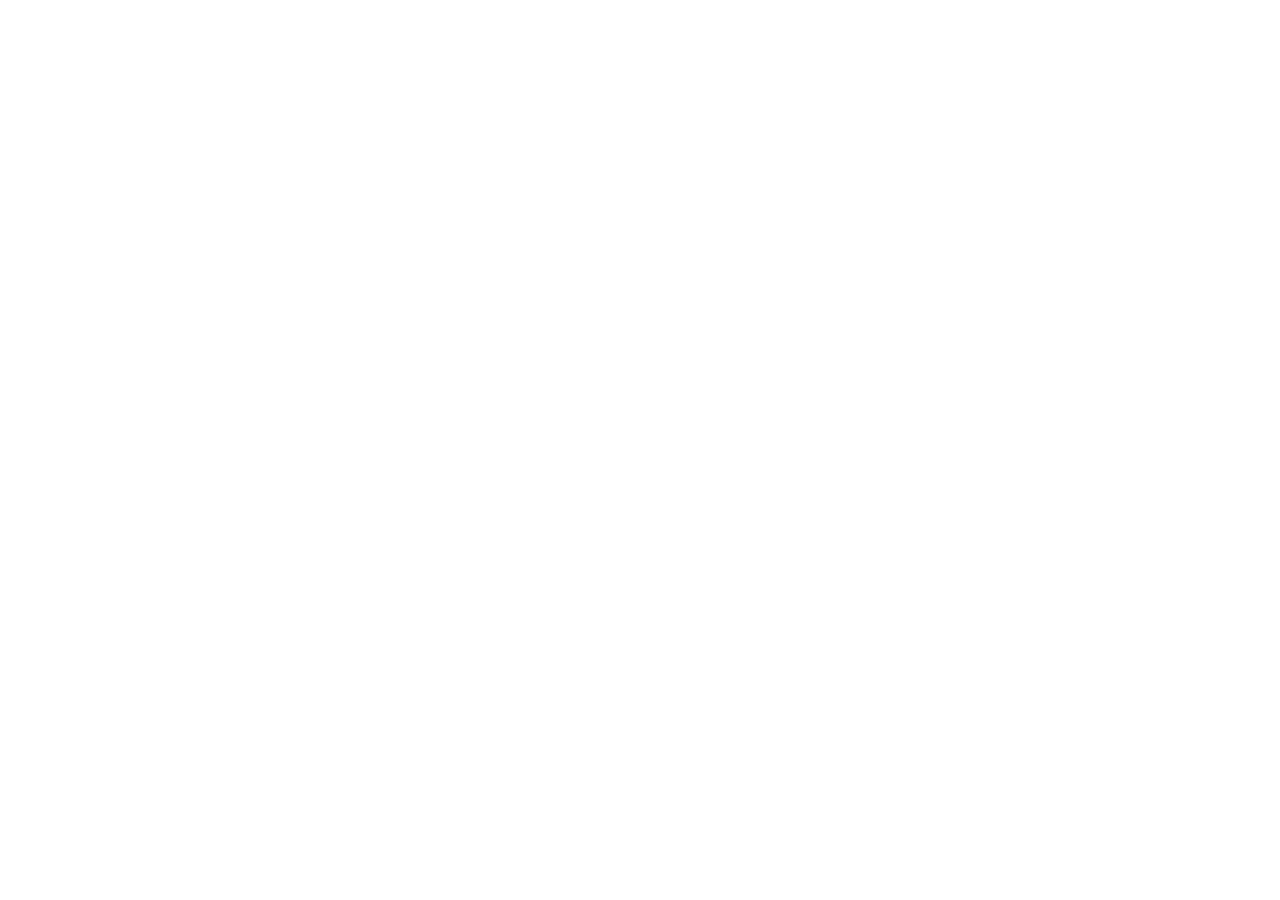
==== index.html @ e856409c "primer commit" ====
<!DOCTYPE html>
<html lang="en">
<head>
  <meta charset="UTF-8">
  <meta name="viewport" content="width=device-width, initial-scale=1.0">
  <link rel="icon" type="image/x-icon" href="img/fish/cangrejo.png">
  <title>EcoSub - Recolecta y salva el mar !!</title>
  <link rel="stylesheet" href="index.css">
</head>
<body>
    <!-- Introooo -->
    <video id="videoIntro" src="img/intro (1).mp4" autoplay  playsinline></video>

    <!-- pantalla de inicio -->
    <div class="inicio" style="display:none;">
      <video id="portada_bucle" src="img/loop.mp4" autoplay playsinline loop></video>
      <!--<img id="imagenFondo" src="img/start.png" alt="background" />-->
      <div class="botones">
        <img class="btn" src="img/jugar.png" onclick="start();" alt="Jugar">
        <img class="btn" id="btnhistory" src="img/historia.png" onclick="history()" alt="Misión">
        <img class="btn" src="img/creditos.png" onclick="creditos();" alt="Créditos">
      </div>

    </div>

    <div class="creditos" style="display: none;">
      <video id="videoCreditos" src="img/creditos.mp4" playsinline></video>
      <img class="btn" src="img/menu.png" onclick="volverMenu();" alt="Volver al Menú" style="position:absolute; bottom:20px; right:20px; height:80px;">
    </div>

    <script src="index.js"></script>
</body>
</html>
---- index.css ----
html, body {
  margin:0;
  padding:0;
  height:100%;
  overflow:hidden;
}

#videoIntro, #videoCreditos{
  position:absolute;
  top:0; left:0;
  width:100%;
  height:99.9%;
  object-fit:cover;
}
#imagenFondo{
    position:absolute;
    top:0; left:0;
    width:100%;
    height:99.9%;
    object-fit:cover;
}

/* contenedor que engloba fondo y botones */
.inicio {
  position:absolute;
  top:0; left:0;
  width:100%;
  height:100%;
}
#portada_bucle{
    filter: brightness(0.9);
}
.botones {
  position:absolute;
  top:45%;
  left:19%;
  /*transform:translate(-50%,-50%);*/
  z-index:2;
  display:flex;
  flex-direction: column;
  gap:10px;
  align-items:center;
}

img.btn{
    height: 125px;
    width: auto;
}
img#btnhistory{
  height: 130px;
}
img.btn:hover{
   filter: drop-shadow(0px 4px 8px rgb(140, 209, 243));
}
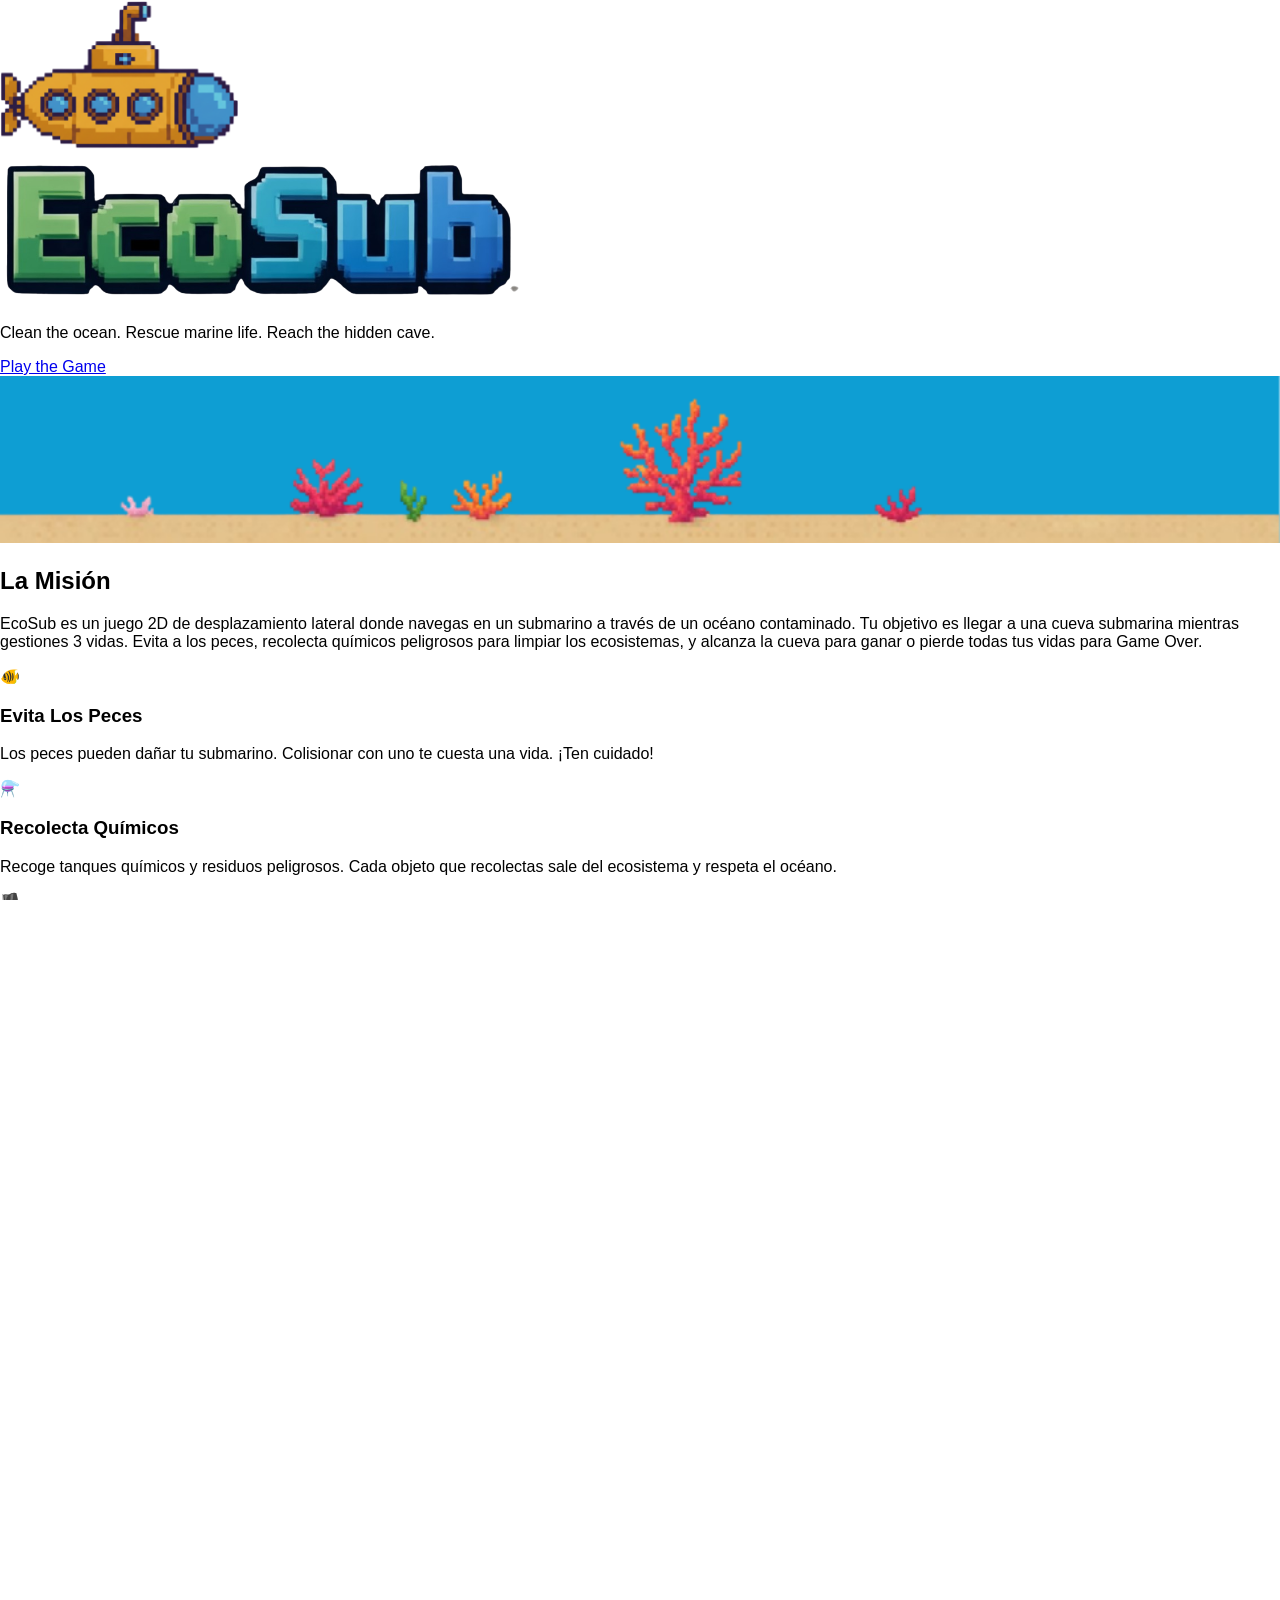
==== commit b7543b3b: "UPDATE: corales - index" ====
--- a/index.html
+++ b/index.html
@@ -1,33 +1,97 @@
 <!DOCTYPE html>
 <html lang="en">
 <head>
-  <meta charset="UTF-8">
-  <meta name="viewport" content="width=device-width, initial-scale=1.0">
-  <link rel="icon" type="image/x-icon" href="img/fish/cangrejo.png">
-  <title>EcoSub - Recolecta y salva el mar !!</title>
-  <link rel="stylesheet" href="index.css">
+    <meta charset="UTF-8">
+    <meta name="viewport" content="width=device-width, initial-scale=1.0">
+    <title>EcoSub | Clean the Ocean</title>
+    <link rel="icon" type="image/x-icon" href="img/fish/cangrejo.png">
+    <link href="https://fonts.googleapis.com/css2?family=Press+Start+2P&family=VT323&display=swap" rel="stylesheet">
+    <link rel="stylesheet" href="index.css">
 </head>
 <body>
-    <!-- Introooo -->
-    <video id="videoIntro" src="img/intro (1).mp4" autoplay  playsinline></video>
 
-    <!-- pantalla de inicio -->
-    <div class="inicio" style="display:none;">
-      <video id="portada_bucle" src="img/loop.mp4" autoplay playsinline loop></video>
-      <!--<img id="imagenFondo" src="img/start.png" alt="background" />-->
-      <div class="botones">
-        <img class="btn" src="img/jugar.png" onclick="start();" alt="Jugar">
-        <img class="btn" id="btnhistory" src="img/historia.png" onclick="history()" alt="Misión">
-        <img class="btn" src="img/creditos.png" onclick="creditos();" alt="Créditos">
-      </div>
+    <header class="hero">
+        <div class="submarine"><img src="img/sub.png" height="150px" alt=""></div> 
+        <img src="img/name.png" height="150px" alt="">
+        <p>Clean the ocean. Rescue marine life. Reach the hidden cave.</p>
+        <a href="ecosub.html" class="btn-play">Play the Game</a>
+        <img src="img/wuut.png" width="100%" margin-top="50px" alt="">
+    </header>
 
-    </div>
 
-    <div class="creditos" style="display: none;">
-      <video id="videoCreditos" src="img/creditos.mp4" playsinline></video>
-      <img class="btn" src="img/menu.png" onclick="volverMenu();" alt="Volver al Menú" style="position:absolute; bottom:20px; right:20px; height:80px;">
-    </div>
+    <section class="about">
+        <h2>La Misión</h2>
+        <p>EcoSub es un juego 2D de desplazamiento lateral donde navegas en un submarino a través de un océano contaminado. Tu objetivo es llegar a una cueva submarina mientras gestiones 3 vidas. Evita a los peces, recolecta químicos peligrosos para limpiar los ecosistemas, y alcanza la cueva para ganar o pierde todas tus vidas para Game Over.</p>
 
-    <script src="index.js"></script>
+        <div class="gameplay-grid">
+            <div class="card">
+                <span class="card-icon">🐠</span>
+                <h3>Evita Los Peces</h3>
+                <p>Los peces pueden dañar tu submarino. Colisionar con uno te cuesta una vida. ¡Ten cuidado!</p>
+            </div>
+            <div class="card">
+                <span class="card-icon">⚗️</span>
+                <h3>Recolecta Químicos</h3>
+                <p>Recoge tanques químicos y residuos peligrosos. Cada objeto que recolectas sale del ecosistema y respeta el océano.</p>
+            </div>
+            <div class="card">
+                <span class="card-icon">🏴</span>
+                <h3>Alcanza La Cueva</h3>
+                <p>Tu meta final es llegar a la cueva submarina. Los ecosistemas limpios y vidas restantes determinan tu éxito.</p>
+            </div>
+        </div>
+    </section>
+
+    <section>
+        <div class="impact">
+            <h2>Dinámica Del Juego</h2>
+            <p style="text-align: center; margin-bottom: 30px; max-width: 700px; margin-left: auto; margin-right: auto;">El océano se desplaza continuamente hacia adelante. Mientras que tú controlas el movimiento vertical del submarino, el entorno se mueve horizontalmente, creando la sensación de viajar hacia tu objetivo. Los objetos se generan dinámicamente y desaparecen cuando salen de la pantalla o colisionas con ellos.</p>
+            <div class="impact-stats">
+                <div class="stat-item">
+                    <span class="stat-number">GANAR</span>
+                    <p>Alcanza la cueva submarina con al menos 1 vida</p>
+                </div>
+                <div class="stat-item">
+                    <span class="stat-number">PERDER</span>
+                    <p>Pierde las 3 vidas antes de llegar a la cueva</p>
+                </div>
+                <div class="stat-item">
+                    <span class="stat-number">IMPACTO</span>
+                    <p>Observa tus estadísticas ambientales al final</p>
+                </div>
+            </div>
+        </div>
+    </section>
+
+    <section class="about">
+        <h2>El Equipo</h2>
+        <div class="team-container">
+            <div class="team-photo">
+                <div class="team-photo-placeholder">
+                    <img src="img/the crew.jpeg" alt="">
+                </div>
+                
+            </div>
+            <div class="team-grid">
+                <div class="member">
+                    <h3>Programador</h3>
+                    <div class="member-role">» Arquitecto de Código »</div>
+                    <p>Construyó la mecánica del juego, el motor y todos los sistemas. Maneja la lógica de gameplay, física y rendimiento.</p>
+                </div>
+                <div class="member">
+                    <h3>Diseñador</h3>
+                    <div class="member-role">» Director de Arte »</div>
+                    <p>Creó el mundo visual completo, pixel art, diseño de UI y la atmósfera submarina. Trae EcoSub a la vida.</p>
+                </div>
+            </div>
+        </div>
+    </section>
+
+    <footer>
+        <h2>¿Listo Para La Misión?</h2>
+        <p>Navega hacia la cueva submarina. Evita los peces, recoge los químicos. Cada decisión importa. ¡Buena suerte, piloto!</p>
+        <a href="ecosub.html" class="btn-play btn-large">Jugar EcoSub</a>
+    </footer>
+
 </body>
 </html>
--- a/index.css
+++ b/index.css
@@ -3,21 +3,26 @@
   padding:0;
   height:100%;
   overflow:hidden;
+  width: 100%;
+  font-family: -apple-system, BlinkMacSystemFont, 'Segoe UI', Arial, sans-serif;
 }
 
 #videoIntro, #videoCreditos{
   position:absolute;
   top:0; left:0;
   width:100%;
-  height:99.9%;
+  height:100%;
   object-fit:cover;
+  object-position: center;
 }
+
 #imagenFondo{
     position:absolute;
     top:0; left:0;
     width:100%;
-    height:99.9%;
+    height:100%;
     object-fit:cover;
+    object-position: center;
 }
 
 /* contenedor que engloba fondo y botones */
@@ -27,29 +32,97 @@
   width:100%;
   height:100%;
 }
+
 #portada_bucle{
+    width: 100%;
+    height: 100%;
+    object-fit: fill;
+    object-position: center;
     filter: brightness(0.9);
 }
+
 .botones {
-  position:absolute;
-  top:45%;
-  left:19%;
-  /*transform:translate(-50%,-50%);*/
-  z-index:2;
-  display:flex;
-  flex-direction: column;
-  gap:10px;
-  align-items:center;
+       position: fixed;
+    top: 35%;
+    left: 20%;
+    z-index: 2;
+    display: flex;
+    flex-direction: column;
+    gap: clamp(10px, 3vw, 10px);
+    align-items: center;
+    width: 90%;
+    max-width: 350px;
 }
 
 img.btn{
-    height: 125px;
+    height: clamp(80px, 20vw, 140px);
     width: auto;
+    max-width: 100%;
+    cursor: pointer;
+    transition: all 0.3s ease;
 }
+
 img#btnhistory{
-  height: 130px;
+  height: clamp(80px, 20vw, 150px);
 }
+
 img.btn:hover{
    filter: drop-shadow(0px 4px 8px rgb(140, 209, 243));
+   transform: scale(1.05);
 }
 
+img.btn:active {
+  transform: scale(0.98);
+}
+
+/* RESPONSIVE - Tablets */
+@media (max-width: 768px) {
+  .botones {
+    gap: clamp(8px, 2.5vw, 15px);
+    width: 92%;
+    max-width: 320px;
+  }
+  
+  img.btn {
+    height: clamp(70px, 18vw, 120px);
+  }
+  
+  img#btnhistory {
+    height: clamp(70px, 18vw, 130px);
+  }
+}
+
+/* RESPONSIVE - Teléfonos (portrait) */
+@media (max-width: 480px) {
+  .botones {
+    gap: clamp(6px, 2vw, 12px);
+    width: 95%;
+    max-width: 300px;
+  }
+  
+  img.btn {
+    height: clamp(60px, 16vw, 100px);
+  }
+  
+  img#btnhistory {
+    height: clamp(60px, 16vw, 110px);
+  }
+}
+
+/* RESPONSIVE - Pantallas muy pequeñas */
+@media (max-height: 600px) {
+  .botones {
+    gap: clamp(5px, 1.5vw, 10px);
+    width: 94%;
+    max-width: 280px;
+  }
+  
+  img.btn {
+    height: clamp(50px, 12vw, 80px);
+  }
+  
+  img#btnhistory {
+    height: clamp(50px, 12vw, 90px);
+  }
+}
+
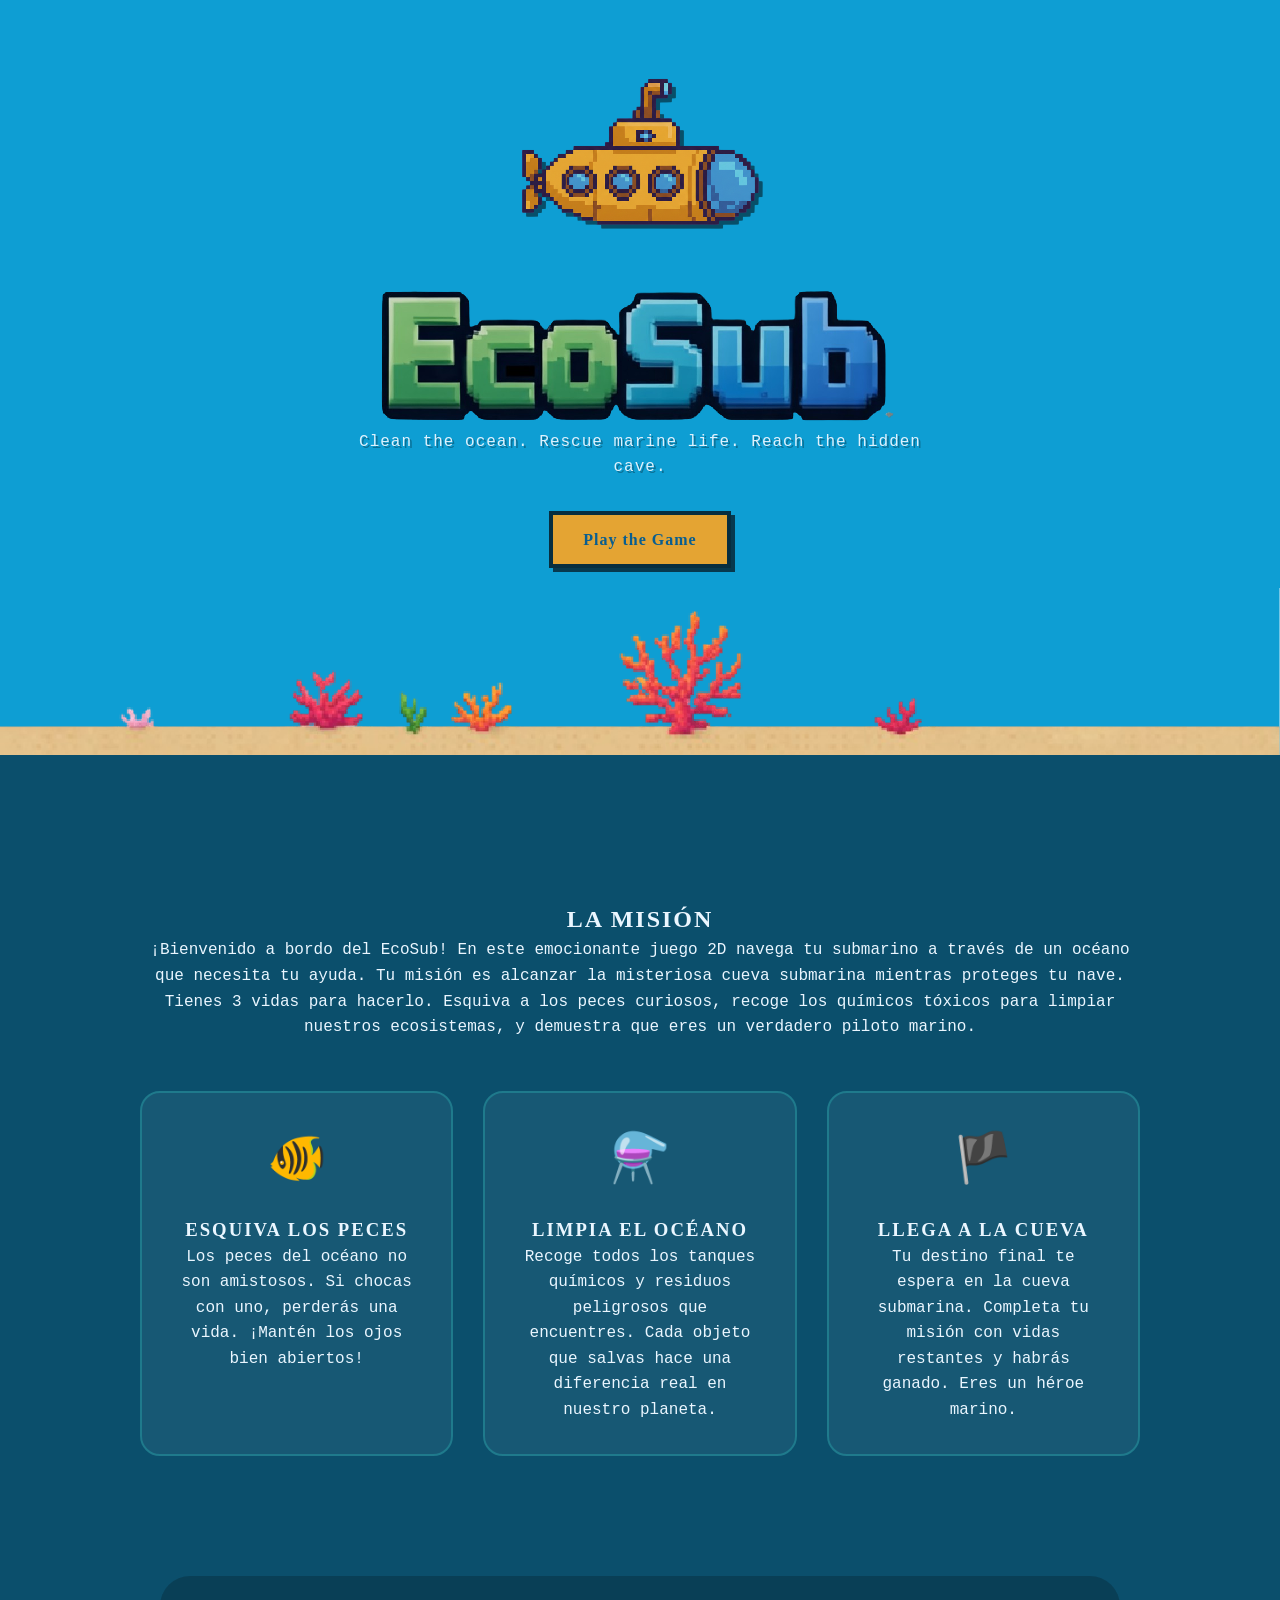
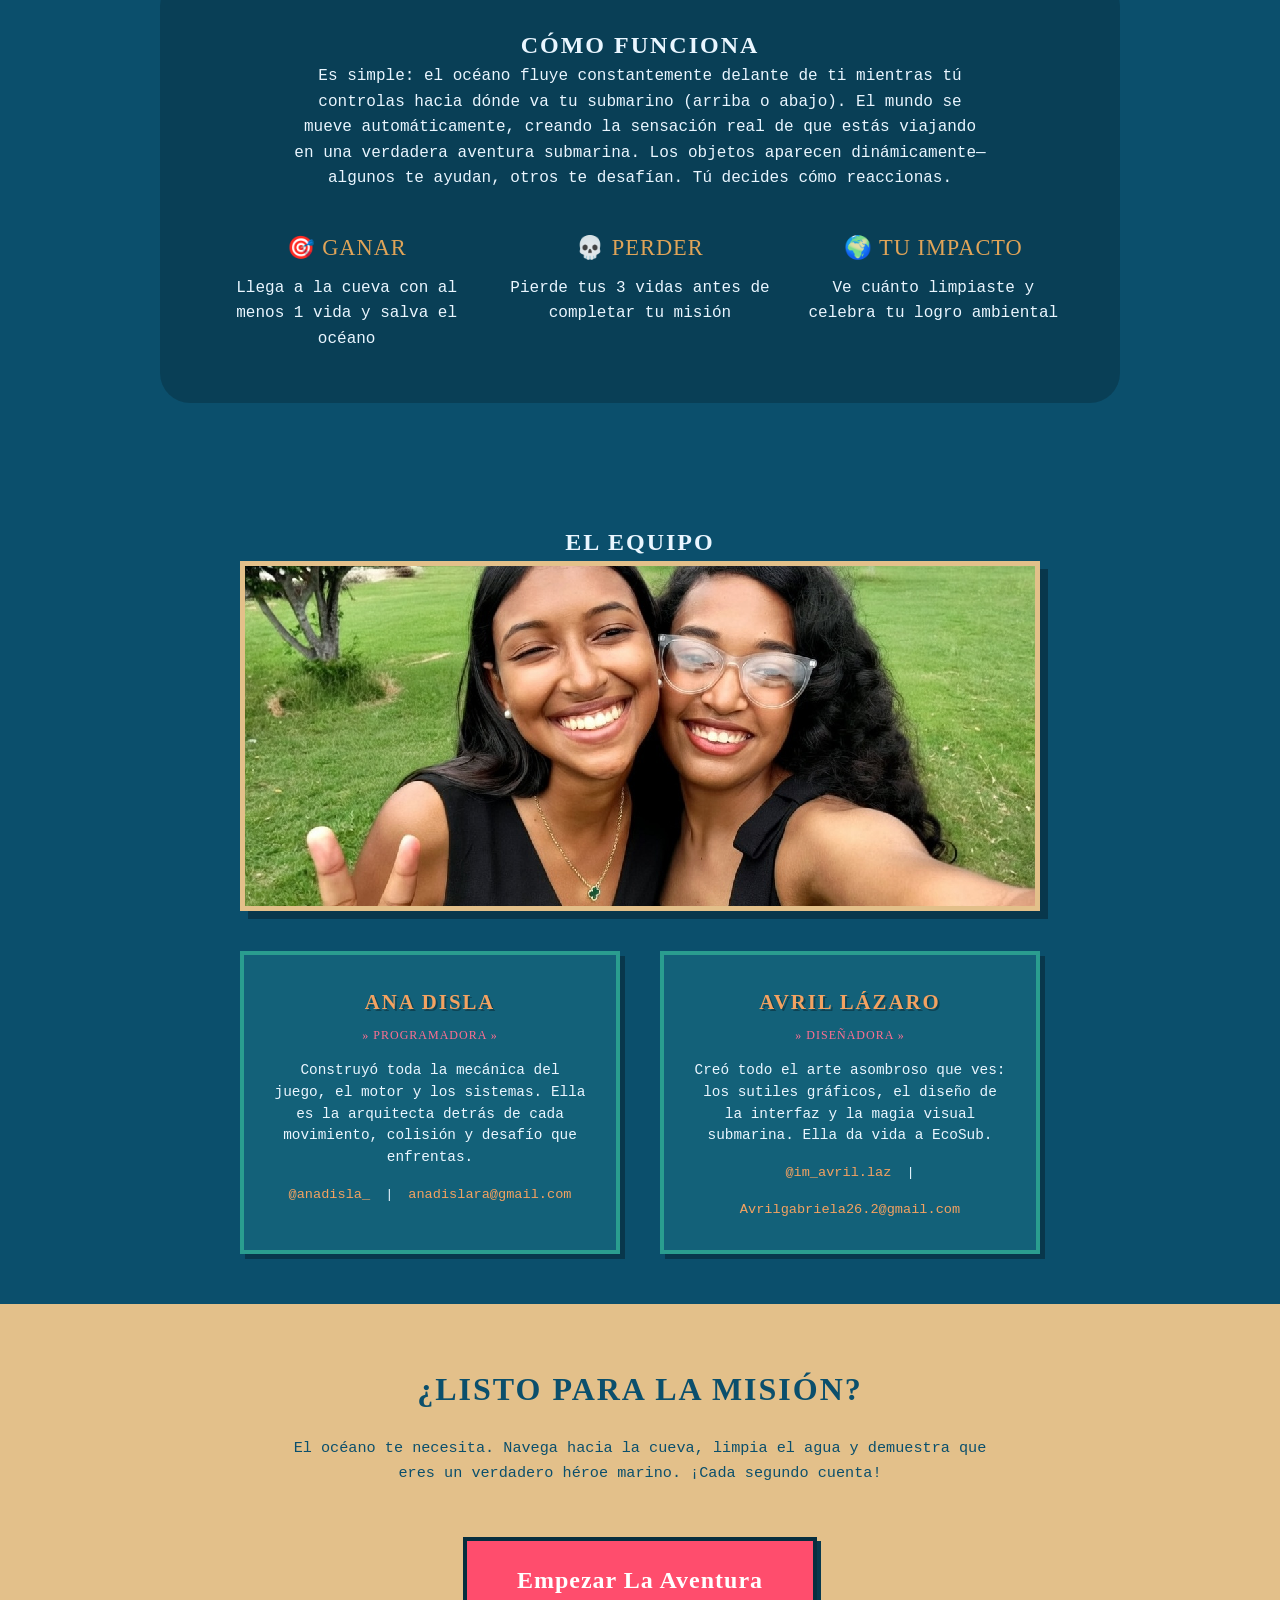
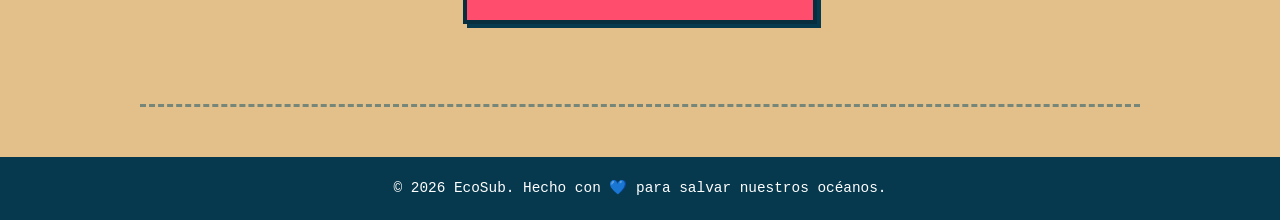
==== commit 0d44463d: "FINISH !!" ====
--- a/index.html
+++ b/index.html
@@ -21,49 +21,49 @@
 
     <section class="about">
         <h2>La Misión</h2>
-        <p>EcoSub es un juego 2D de desplazamiento lateral donde navegas en un submarino a través de un océano contaminado. Tu objetivo es llegar a una cueva submarina mientras gestiones 3 vidas. Evita a los peces, recolecta químicos peligrosos para limpiar los ecosistemas, y alcanza la cueva para ganar o pierde todas tus vidas para Game Over.</p>
+        <p>¡Bienvenido a bordo del EcoSub! En este emocionante juego 2D navega tu submarino a través de un océano que necesita tu ayuda. Tu misión es alcanzar la misteriosa cueva submarina mientras proteges tu nave. Tienes 3 vidas para hacerlo. Esquiva a los peces curiosos, recoge los químicos tóxicos para limpiar nuestros ecosistemas, y demuestra que eres un verdadero piloto marino.</p>
 
         <div class="gameplay-grid">
             <div class="card">
                 <span class="card-icon">🐠</span>
-                <h3>Evita Los Peces</h3>
-                <p>Los peces pueden dañar tu submarino. Colisionar con uno te cuesta una vida. ¡Ten cuidado!</p>
+                <h3>Esquiva Los Peces</h3>
+                <p>Los peces del océano no son amistosos. Si chocas con uno, perderás una vida. ¡Mantén los ojos bien abiertos!</p>
             </div>
             <div class="card">
                 <span class="card-icon">⚗️</span>
-                <h3>Recolecta Químicos</h3>
-                <p>Recoge tanques químicos y residuos peligrosos. Cada objeto que recolectas sale del ecosistema y respeta el océano.</p>
+                <h3>Limpia El Océano</h3>
+                <p>Recoge todos los tanques químicos y residuos peligrosos que encuentres. Cada objeto que salvas hace una diferencia real en nuestro planeta.</p>
             </div>
             <div class="card">
                 <span class="card-icon">🏴</span>
-                <h3>Alcanza La Cueva</h3>
-                <p>Tu meta final es llegar a la cueva submarina. Los ecosistemas limpios y vidas restantes determinan tu éxito.</p>
+                <h3>Llega A La Cueva</h3>
+                <p>Tu destino final te espera en la cueva submarina. Completa tu misión con vidas restantes y habrás ganado. Eres un héroe marino.</p>
             </div>
         </div>
     </section>
 
     <section>
         <div class="impact">
-            <h2>Dinámica Del Juego</h2>
-            <p style="text-align: center; margin-bottom: 30px; max-width: 700px; margin-left: auto; margin-right: auto;">El océano se desplaza continuamente hacia adelante. Mientras que tú controlas el movimiento vertical del submarino, el entorno se mueve horizontalmente, creando la sensación de viajar hacia tu objetivo. Los objetos se generan dinámicamente y desaparecen cuando salen de la pantalla o colisionas con ellos.</p>
+            <h2>Cómo Funciona</h2>
+            <p style="text-align: center; margin-bottom: 30px; max-width: 700px; margin-left: auto; margin-right: auto;">Es simple: el océano fluye constantemente delante de ti mientras tú controlas hacia dónde va tu submarino (arriba o abajo). El mundo se mueve automáticamente, creando la sensación real de que estás viajando en una verdadera aventura submarina. Los objetos aparecen dinámicamente—algunos te ayudan, otros te desafían. Tú decides cómo reaccionas.</p>
             <div class="impact-stats">
                 <div class="stat-item">
-                    <span class="stat-number">GANAR</span>
-                    <p>Alcanza la cueva submarina con al menos 1 vida</p>
+                    <span class="stat-number">🎯 GANAR</span>
+                    <p>Llega a la cueva con al menos 1 vida y salva el océano</p>
                 </div>
                 <div class="stat-item">
-                    <span class="stat-number">PERDER</span>
-                    <p>Pierde las 3 vidas antes de llegar a la cueva</p>
+                    <span class="stat-number">💀 PERDER</span>
+                    <p>Pierde tus 3 vidas antes de completar tu misión</p>
                 </div>
                 <div class="stat-item">
-                    <span class="stat-number">IMPACTO</span>
-                    <p>Observa tus estadísticas ambientales al final</p>
+                    <span class="stat-number">🌍 TU IMPACTO</span>
+                    <p>Ve cuánto limpiaste y celebra tu logro ambiental</p>
                 </div>
             </div>
         </div>
     </section>
 
-    <section class="about">
+    <section class="theteam">
         <h2>El Equipo</h2>
         <div class="team-container">
             <div class="team-photo">
@@ -74,24 +74,41 @@
             </div>
             <div class="team-grid">
                 <div class="member">
-                    <h3>Programador</h3>
-                    <div class="member-role">» Arquitecto de Código »</div>
-                    <p>Construyó la mecánica del juego, el motor y todos los sistemas. Maneja la lógica de gameplay, física y rendimiento.</p>
+                    <h3>Ana Disla</h3>
+                    <div class="member-role">» Programadora »</div>
+                    <p>Construyó toda la mecánica del juego, el motor y los sistemas. Ella es la arquitecta detrás de cada movimiento, colisión y desafío que enfrentas.</p>
+                    <div class="member-contact">
+                        <a href="https://instagram.com/anadisla_" target="_blank">@anadisla_</a> | 
+                        <a href="mailto:anadislara@gmail.com">anadislara@gmail.com</a>
+                    </div>
                 </div>
                 <div class="member">
-                    <h3>Diseñador</h3>
-                    <div class="member-role">» Director de Arte »</div>
-                    <p>Creó el mundo visual completo, pixel art, diseño de UI y la atmósfera submarina. Trae EcoSub a la vida.</p>
+                    <h3>Avril Lázaro</h3>
+                    <div class="member-role">» Diseñadora »</div>
+                    <p>Creó todo el arte asombroso que ves: los sutiles gráficos, el diseño de la interfaz y la magia visual submarina. Ella da vida a EcoSub.</p>
+                    <div class="member-contact">
+                        <a href="https://instagram.com/im_avril.laz" target="_blank">@im_avril.laz</a> | 
+                        <a href="mailto:Avrilgabriela26.2@gmail.com">Avrilgabriela26.2@gmail.com</a>
+                    </div>
                 </div>
             </div>
         </div>
     </section>
 
     <footer>
-        <h2>¿Listo Para La Misión?</h2>
-        <p>Navega hacia la cueva submarina. Evita los peces, recoge los químicos. Cada decisión importa. ¡Buena suerte, piloto!</p>
-        <a href="ecosub.html" class="btn-play btn-large">Jugar EcoSub</a>
+        <div class="footer-content">
+            <div class="footer-section footer-cta">
+                <h2>¿Listo Para La Misión?</h2>
+                <p>El océano te necesita. Navega hacia la cueva, limpia el agua y demuestra que eres un verdadero héroe marino. ¡Cada segundo cuenta!</p>
+                <a href="ecosub.html" class="btn-play btn-large">Empezar La Aventura</a>
+            </div>
+            
+            <hr class="footer-divider">
+        
+       
     </footer>
-
+    <div class="copyrigth">
+            <p>&copy; 2026 EcoSub. Hecho con 💙 para salvar nuestros océanos.</p>
+        </div>
 </body>
 </html>
--- a/index.css
+++ b/index.css
@@ -1,128 +1,390 @@
-html, body {
-  margin:0;
-  padding:0;
-  height:100%;
-  overflow:hidden;
-  width: 100%;
-  font-family: -apple-system, BlinkMacSystemFont, 'Segoe UI', Arial, sans-serif;
-}
-
-#videoIntro, #videoCreditos{
-  position:absolute;
-  top:0; left:0;
-  width:100%;
-  height:100%;
-  object-fit:cover;
-  object-position: center;
-}
-
-#imagenFondo{
-    position:absolute;
-    top:0; left:0;
-    width:100%;
-    height:100%;
-    object-fit:cover;
-    object-position: center;
-}
-
-/* contenedor que engloba fondo y botones */
-.inicio {
-  position:absolute;
-  top:0; left:0;
-  width:100%;
-  height:100%;
-}
-
-#portada_bucle{
+:root {
+    /* Ocean Palette */
+    --deep-ocean: #0b4f6c;
+    --ocean-teal: #1f7a8c;
+    --soft-aqua: #5fa8d3;
+    /* Environment */
+    --sandy-seabed: #e0a458;
+    --coral-red: #e36414;
+    --coral-pink: #ff6f91;
+    --seaweed-green: #2a9d8f;
+    /* Accents */
+    --sub-yellow: #f4a261;
+    --heart-red: #ff4d6d;
+    --white-high: #eaf6ff;
+}
+
+* {
+    margin: 0;
+    padding: 0;
+    box-sizing: border-box;
+}
+
+body {
+    font-family: 'VT323', monospace;
+    color: var(--white-high);
+    background-color: var(--deep-ocean);
+    line-height: 1.6;
+    overflow-x: hidden;
+    image-rendering: pixelated;
+    image-rendering: crisp-edges;
+}
+
+h1, h2, h3 {
+    font-family: 'Press Start 2P', cursive;
+    letter-spacing: 2px;
+    text-transform: uppercase;
+}
+
+/* --- HERO SECTION --- */
+.hero {
+    height: 80vh;
+    background: #0e9ed3;
+    display: flex;
+    flex-direction: column;
+    align-items: center;
+    justify-content: center;
+    text-align: center;
+    padding: 140px 0px 20px 0px;
+    position: relative;
+    border-bottom: 8px solid #0e9ed3;
+}
+
+.submarine {
+    font-size: 5rem;
+    margin-bottom: 10px;
+    animation: float 4s ease-in-out infinite, pixelBounce 0.6s ease-in-out infinite;
+    display: inline-block;
+    filter: drop-shadow(4px 4px 0px rgba(0,0,0,0.5));
+}
+
+@keyframes float {
+    0%, 100% { transform: translateY(0) scaleX(1); }
+    50% { transform: translateY(-25px) scaleX(1); }
+}
+
+@keyframes pixelBounce {
+    0%, 100% { transform: translateY(0); }
+    50% { transform: translateY(-8px); }
+}
+
+.hero h1 {
+    font-size: 3.5rem;
+    margin-bottom: 10px;
+    text-shadow: 4px 4px 0px var(--deep-ocean), 8px 8px 0px rgba(0,0,0,0.3);
+    color: var(--sub-yellow);
+    animation: titleGlow 2s ease-in-out infinite;
+}
+
+@keyframes titleGlow {
+    0%, 100% { text-shadow: 4px 4px 0px var(--deep-ocean), 8px 8px 0px rgba(0,0,0,0.3); }
+    50% { text-shadow: 4px 4px 0px var(--deep-ocean), 8px 8px 0px rgba(255,255,255,0.2), 0 0 20px rgba(244, 162, 97, 0.4); }
+}
+
+.hero p {
+    font-size: 1rem;
+    max-width: 600px;
+    margin-bottom: 30px;
+    opacity: 0.95;
+    font-family: 'VT323', monospace;
+    letter-spacing: 1px;
+    text-shadow: 2px 2px 0px rgba(0,0,0,0.3);
+}
+
+.btn-play {
+    background-color: #e4a433;
+    padding: 12px 30px;
+    border: 4px solid #072e3f;
+    border-radius: 0;
+    text-decoration: none;
+    font-weight: bold;
+    font-size: 1rem;
+    transition: transform 0.1s ease, box-shadow 0.1s ease;
+    box-shadow: 4px 4px 0px #07394e;
+    font-family: 'Press Start 2P', cursive;
+    letter-spacing: 1px;
+    cursor: pointer;
+    position: relative;
+    color: #095e90;
+    margin-bottom: 20px;
+}
+
+.btn-play:hover {
+    transform: translate(2px, 2px);
+    box-shadow: 2px 2px 0px var(--deep-ocean);
+}
+
+.btn-play:active {
+    transform: translate(4px, 4px);
+    box-shadow: 0px 0px 0px var(--deep-ocean);
+}
+
+
+/* --- ABOUT SECTION --- */
+section {
+    padding: 80px 20px;
+    max-width: 1000px;
+    margin: 0 auto;
+}
+
+.about {
+    text-align: center;
+    padding: 180px 0px 0px 0px;
+}
+
+/* --- GAMEPLAY CARDS --- */
+.gameplay-grid {
+    display: grid;
+    grid-template-columns: repeat(auto-fit, minmax(250px, 1fr));
+    gap: 30px;
+    margin-top: 50px;
+}
+
+.card {
+    background: rgba(255, 255, 255, 0.05);
+    border: 2px solid var(--ocean-teal);
+    border-radius: 20px;
+    padding: 30px;
+    text-align: center;
+    transition: background 0.3s ease, transform 0.3s ease;
+}
+
+.card:hover {
+    background: rgba(255, 255, 255, 0.1);
+    transform: translateY(-5px);
+}
+
+.card-icon {
+    font-size: 3rem;
+    margin-bottom: 15px;
+    display: block;
+}
+
+
+/* --- IMPACT SECTION --- */
+.impact {
+    background: rgba(0, 0, 0, 0.2);
+    border-radius: 30px;
+    padding: 50px;
+    margin: 40px auto;
+    text-align: center;
+}
+
+.impact-stats {
+    display: flex;
+    flex-wrap: wrap;
+    justify-content: space-around;
+    gap: 20px;
+    margin-top: 30px;
+}
+
+.stat-item {
+    flex: 1;
+    min-width: 200px;
+}
+
+.stat-number {
+    display: block;
+    font-family: 'Press Start 2P', cursive;
+    font-size: 1.4rem;
+    color: #e0a458;
+    margin-bottom: 10px;
+    letter-spacing: 1px;
+}
+
+.stat-number::before {
+    content: '';
+    display: block;
+    font-size: 2.5rem;
+    margin-bottom: 8px;
+}
+
+
+/* --- TEAM SECTION --- */
+.theteam {
+    text-align: center;
+    padding: 0px;
+}
+
+.team-container {
+    max-width: 800px;
+    margin: 0 auto;
+}
+
+.team-photo {
+    width: 100%;
+    height: 350px;
+    background: linear-gradient(135deg, var(--ocean-teal), var(--soft-aqua));
+    border: 5px solid #e3c08a;
+    border-radius: 0;
+    margin-bottom: 40px;
+    display: flex;
+    align-items: center;
+    justify-content: center;
+    overflow: hidden;
+    position: relative;
+    box-shadow: 8px 8px 0px rgba(0,0,0,0.3);
+}
+
+.team-photo img {
     width: 100%;
     height: 100%;
-    object-fit: fill;
-    object-position: center;
-    filter: brightness(0.9);
-}
-
-.botones {
-       position: fixed;
-    top: 35%;
-    left: 20%;
-    z-index: 2;
-    display: flex;
-    flex-direction: column;
-    gap: clamp(10px, 3vw, 10px);
+    object-fit: cover;
+    image-rendering: pixelated;
+    image-rendering: crisp-edges;
+}
+
+.team-photo-placeholder {
+    width: 100%;
+    height: 100%;
+    display: flex;
     align-items: center;
-    width: 90%;
-    max-width: 350px;
-}
-
-img.btn{
-    height: clamp(80px, 20vw, 140px);
-    width: auto;
-    max-width: 100%;
-    cursor: pointer;
-    transition: all 0.3s ease;
-}
-
-img#btnhistory{
-  height: clamp(80px, 20vw, 150px);
-}
-
-img.btn:hover{
-   filter: drop-shadow(0px 4px 8px rgb(140, 209, 243));
-   transform: scale(1.05);
-}
-
-img.btn:active {
-  transform: scale(0.98);
-}
-
-/* RESPONSIVE - Tablets */
+    justify-content: center;
+    font-size: 5rem;
+    background: rgba(15, 75, 110, 0.5);
+}
+
+.team-grid {
+    display: grid;
+    grid-template-columns: repeat(auto-fit, minmax(300px, 1fr));
+    gap: 40px;
+    margin-top: 30px;
+}
+
+.member {
+    text-align: center;
+    background: rgba(31, 122, 140, 0.4);
+    border: 4px solid var(--seaweed-green);
+    padding: 30px;
+    border-radius: 0;
+    box-shadow: 5px 5px 0px rgba(0,0,0,0.3);
+}
+
+.member h3 {
+    font-size: 1.3rem;
+    color: var(--sub-yellow);
+    margin-bottom: 8px;
+    text-shadow: 2px 2px 0px rgba(0,0,0,0.3);
+}
+
+.member-role {
+    font-size: 0.75rem;
+    color: var(--coral-pink);
+    font-family: 'Press Start 2P', cursive;
+    letter-spacing: 1px;
+    margin-bottom: 15px;
+    text-transform: uppercase;
+}
+
+.member p {
+    font-size: 0.9rem;
+    font-family: 'VT323', monospace;
+    color: var(--white-high);
+    line-height: 1.5;
+    margin-bottom: 15px;
+}
+
+.member-contact {
+    display: flex;
+    justify-content: center;
+    gap: 15px;
+    font-size: 0.85rem;
+    flex-wrap: wrap;
+}
+
+.member-contact a {
+    color: var(--sub-yellow);
+    text-decoration: none;
+    transition: color 0.3s ease;
+}
+
+.member-contact a:hover {
+    color: var(--coral-pink);
+}
+
+
+/* --- FOOTER SECTION --- */
+footer {
+    background: #e3c08a;
+    color: var(--deep-ocean);
+    padding: 60px 20px 20px 20px;
+    margin-top: 50px;
+}
+
+footer h2 {
+    margin-bottom: 20px;
+    font-size: 2rem;
+}
+
+footer h3 {
+    font-size: 1.5rem;
+    margin-bottom: 25px;
+    color: var(--deep-ocean);
+}
+
+footer h4 {
+    font-size: 1.1rem;
+    margin-bottom: 8px;
+    color: var(--heart-red);
+}
+
+.footer-content {
+    max-width: 1000px;
+    margin: 0 auto;
+    padding-bottom: 30px;
+}
+
+.footer-section {
+    margin-bottom: 30px;
+}
+
+.footer-cta {
+    text-align: center;
+    padding-bottom: 30px;
+}
+
+.footer-cta p {
+    font-size: 0.95rem;
+    max-width: 700px;
+    margin: 0 auto 30px;
+    line-height: 1.7;
+    color: var(--deep-ocean);
+}
+
+.btn-large {
+    display: inline-block;
+    margin-top: 20px;
+    background: var(--heart-red);
+    color: white;
+    padding: 20px 50px;
+    font-size: 1.5rem;
+}
+
+.footer-divider {
+    border: none;
+    border-top: 3px dashed var(--deep-ocean);
+
+    opacity: 0.5;
+}
+
+.copyrigth {
+    text-align: center;
+    padding: 20px 0px;
+
+    color: white;
+    background-color: #07394e;
+    font-size: 0.9rem;
+    color: var(--deep-ocean);
+}
+.copyrigth p{
+    color: white;
+}
+/* --- RESPONSIVE DESIGN --- */
 @media (max-width: 768px) {
-  .botones {
-    gap: clamp(8px, 2.5vw, 15px);
-    width: 92%;
-    max-width: 320px;
-  }
-  
-  img.btn {
-    height: clamp(70px, 18vw, 120px);
-  }
-  
-  img#btnhistory {
-    height: clamp(70px, 18vw, 130px);
-  }
-}
-
-/* RESPONSIVE - Teléfonos (portrait) */
-@media (max-width: 480px) {
-  .botones {
-    gap: clamp(6px, 2vw, 12px);
-    width: 95%;
-    max-width: 300px;
-  }
-  
-  img.btn {
-    height: clamp(60px, 16vw, 100px);
-  }
-  
-  img#btnhistory {
-    height: clamp(60px, 16vw, 110px);
-  }
-}
-
-/* RESPONSIVE - Pantallas muy pequeñas */
-@media (max-height: 600px) {
-  .botones {
-    gap: clamp(5px, 1.5vw, 10px);
-    width: 94%;
-    max-width: 280px;
-  }
-  
-  img.btn {
-    height: clamp(50px, 12vw, 80px);
-  }
-  
-  img#btnhistory {
-    height: clamp(50px, 12vw, 90px);
-  }
-}
-
+   
+    
+    .btn-large {
+        padding: 15px 35px;
+        font-size: 1.2rem;
+    }
+}
